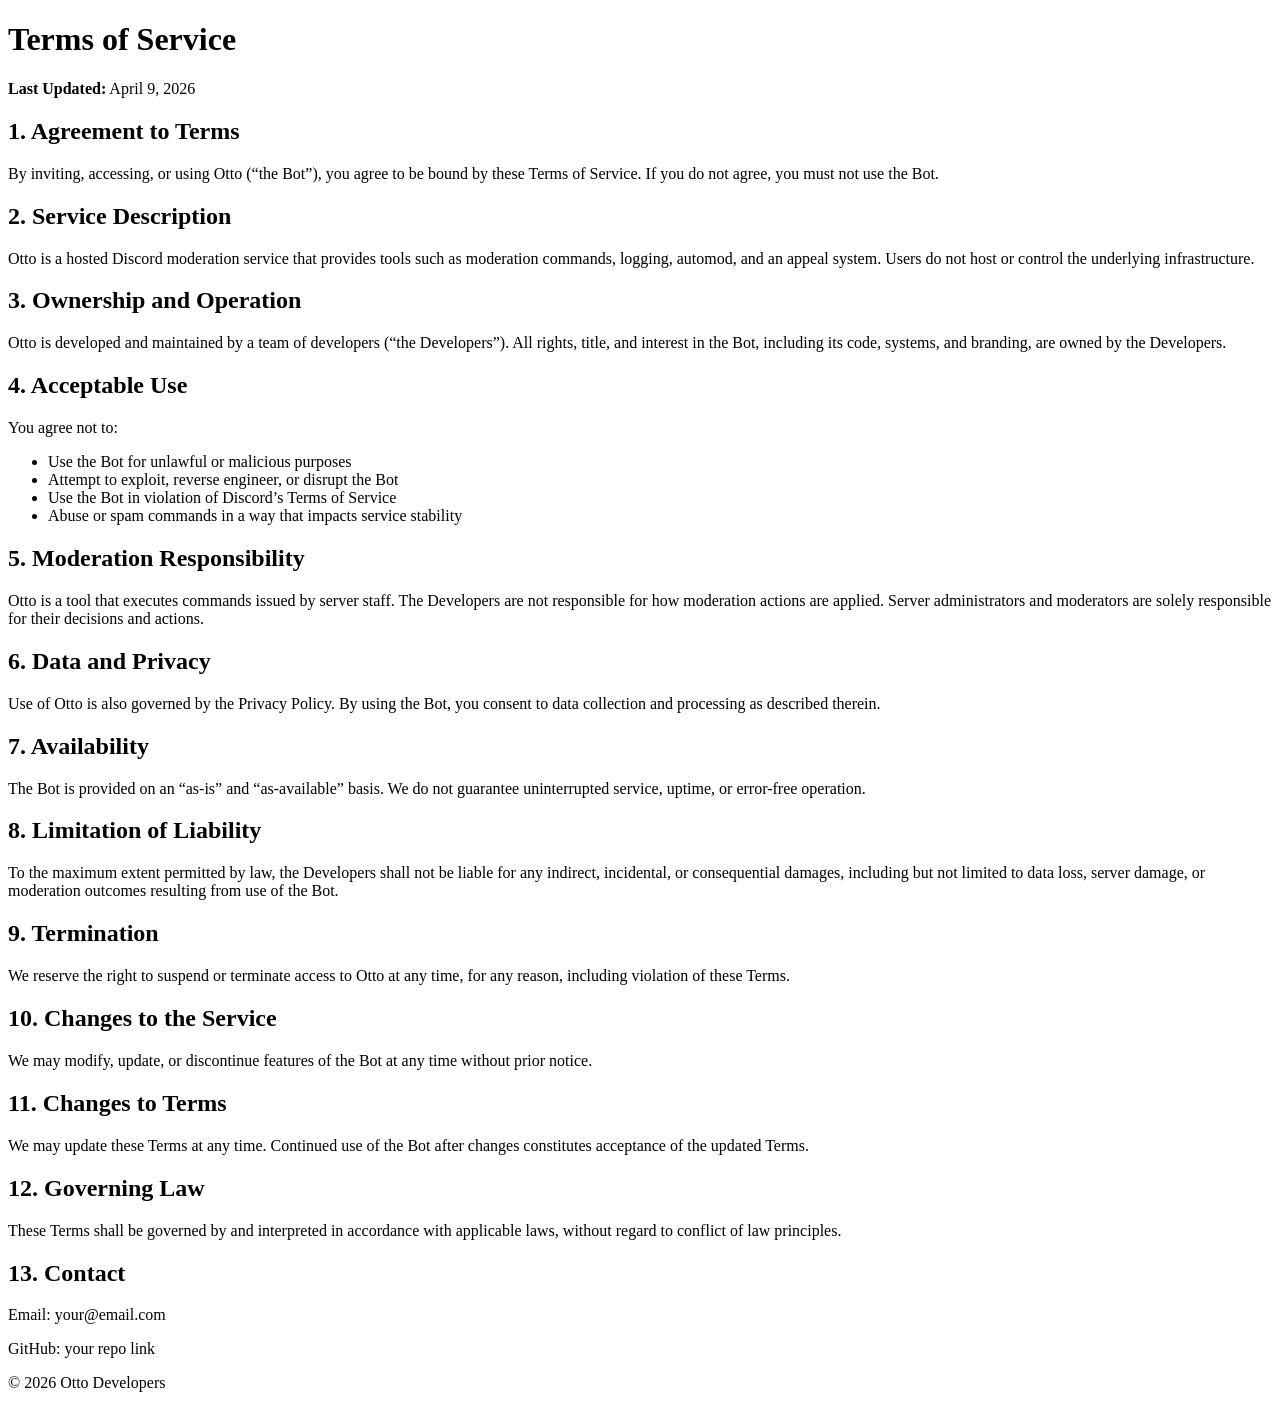
==== terms.html @ 7e67d3a1 "Create terms.html" ====
<!DOCTYPE html>
<html lang="en">
<head>
    <meta charset="UTF-8">
    <title>Terms of Service - Otto</title>
    <link rel="stylesheet" href="style.css">
</head>
<body>

<header>
    <h1>Terms of Service</h1>
</header>

<section>
    <p><strong>Last Updated:</strong> April 9, 2026</p>
</section>

<section>
    <h2>1. Agreement to Terms</h2>
    <p>By inviting, accessing, or using Otto (“the Bot”), you agree to be bound by these Terms of Service. If you do not agree, you must not use the Bot.</p>
</section>

<section>
    <h2>2. Service Description</h2>
    <p>Otto is a hosted Discord moderation service that provides tools such as moderation commands, logging, automod, and an appeal system. Users do not host or control the underlying infrastructure.</p>
</section>

<section>
    <h2>3. Ownership and Operation</h2>
    <p>Otto is developed and maintained by a team of developers (“the Developers”). All rights, title, and interest in the Bot, including its code, systems, and branding, are owned by the Developers.</p>
</section>

<section>
    <h2>4. Acceptable Use</h2>
    <p>You agree not to:</p>
    <ul>
        <li>Use the Bot for unlawful or malicious purposes</li>
        <li>Attempt to exploit, reverse engineer, or disrupt the Bot</li>
        <li>Use the Bot in violation of Discord’s Terms of Service</li>
        <li>Abuse or spam commands in a way that impacts service stability</li>
    </ul>
</section>

<section>
    <h2>5. Moderation Responsibility</h2>
    <p>Otto is a tool that executes commands issued by server staff. The Developers are not responsible for how moderation actions are applied. Server administrators and moderators are solely responsible for their decisions and actions.</p>
</section>

<section>
    <h2>6. Data and Privacy</h2>
    <p>Use of Otto is also governed by the Privacy Policy. By using the Bot, you consent to data collection and processing as described therein.</p>
</section>

<section>
    <h2>7. Availability</h2>
    <p>The Bot is provided on an “as-is” and “as-available” basis. We do not guarantee uninterrupted service, uptime, or error-free operation.</p>
</section>

<section>
    <h2>8. Limitation of Liability</h2>
    <p>To the maximum extent permitted by law, the Developers shall not be liable for any indirect, incidental, or consequential damages, including but not limited to data loss, server damage, or moderation outcomes resulting from use of the Bot.</p>
</section>

<section>
    <h2>9. Termination</h2>
    <p>We reserve the right to suspend or terminate access to Otto at any time, for any reason, including violation of these Terms.</p>
</section>

<section>
    <h2>10. Changes to the Service</h2>
    <p>We may modify, update, or discontinue features of the Bot at any time without prior notice.</p>
</section>

<section>
    <h2>11. Changes to Terms</h2>
    <p>We may update these Terms at any time. Continued use of the Bot after changes constitutes acceptance of the updated Terms.</p>
</section>

<section>
    <h2>12. Governing Law</h2>
    <p>These Terms shall be governed by and interpreted in accordance with applicable laws, without regard to conflict of law principles.</p>
</section>

<section>
    <h2>13. Contact</h2>
    <p>Email: your@email.com</p>
    <p>GitHub: your repo link</p>
</section>

<footer>
    <p>© 2026 Otto Developers</p>
</footer>

</body>
</html>
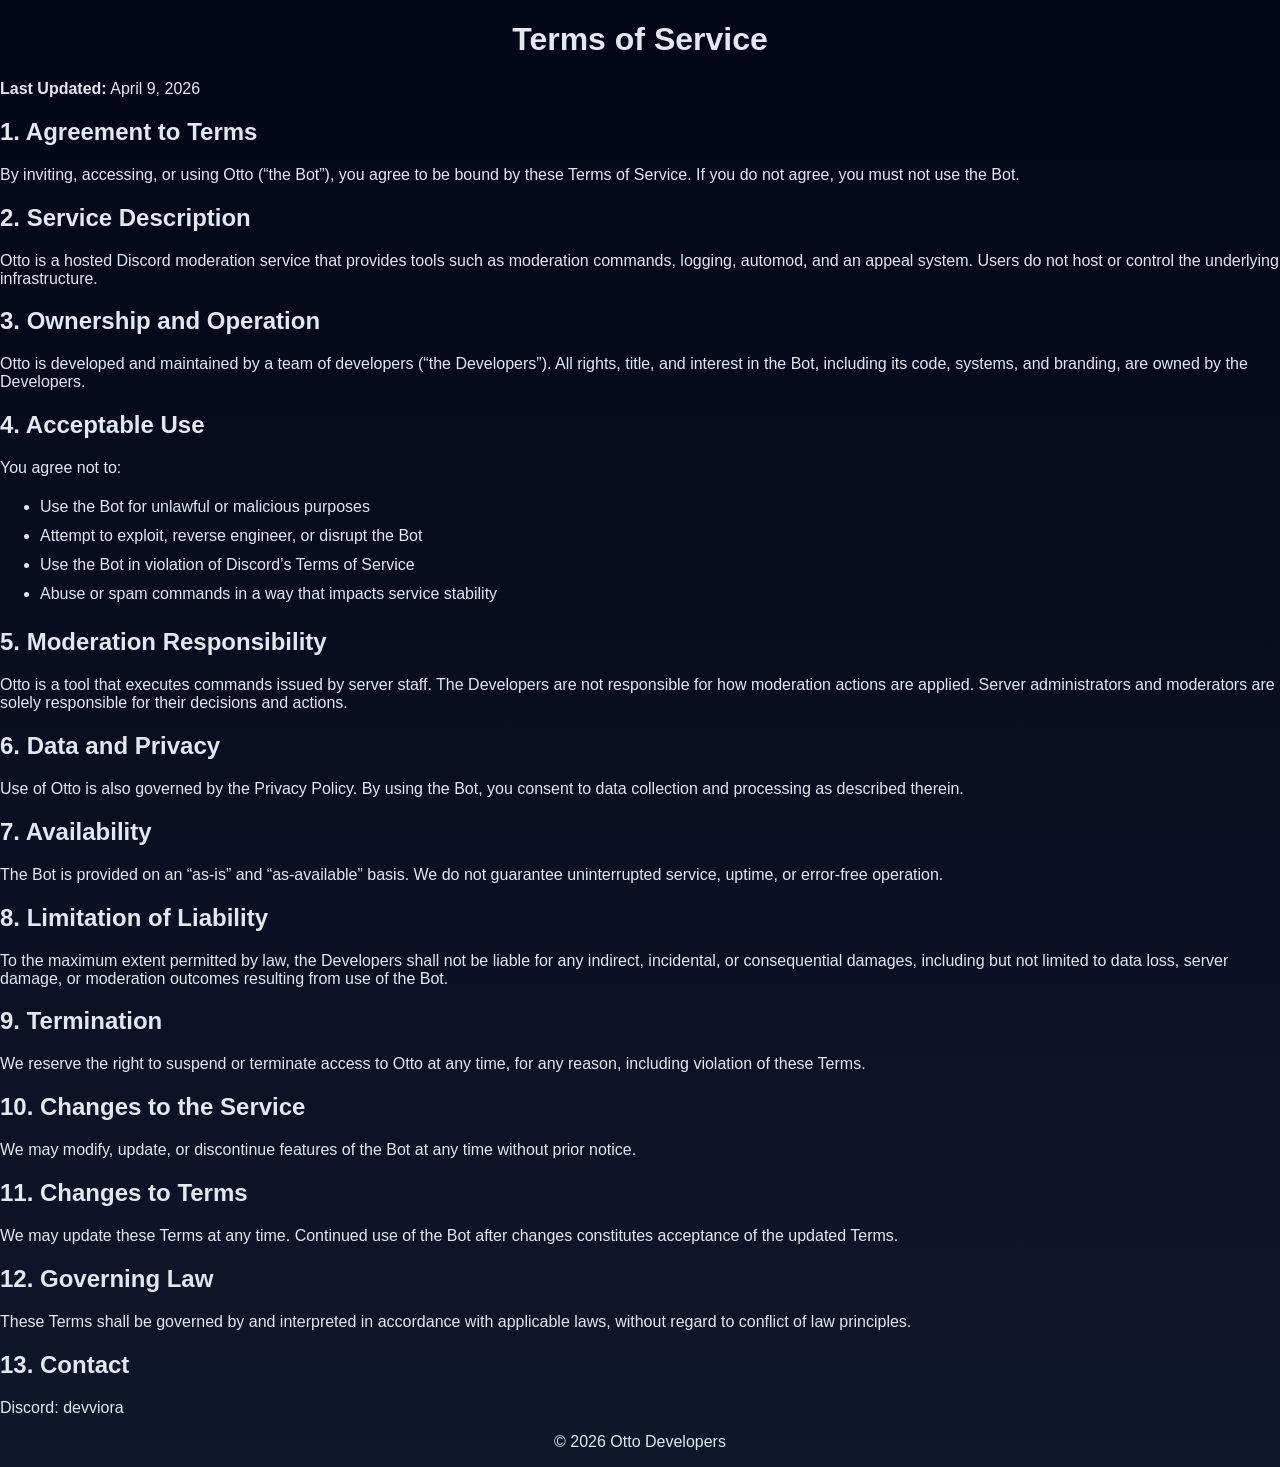
==== commit 4e1c57e4: "Replace email and GitHub with Discord contact Updated contact information to include Discord handle." ====
--- a/terms.html
+++ b/terms.html
@@ -83,8 +83,7 @@
 
 <section>
     <h2>13. Contact</h2>
-    <p>Email: your@email.com</p>
-    <p>GitHub: your repo link</p>
+    <p>Discord: devviora</p>
 </section>
 
 <footer>
--- a/style.css
+++ b/style.css
@@ -0,0 +1,127 @@
+/* Base */
+body {
+    margin: 0;
+    font-family: 'Segoe UI', sans-serif;
+    background: linear-gradient(to bottom, #020617, #0f172a);
+    color: #e2e8f0;
+    overflow-x: hidden;
+}
+
+/* Snow */
+.snow {
+    position: fixed;
+    width: 100%;
+    height: 100%;
+    z-index: 0;
+    pointer-events: none;
+}
+
+.snow span {
+    position: absolute;
+    width: 6px;
+    height: 6px;
+    background: white;
+    border-radius: 50%;
+    animation: fall linear infinite;
+}
+
+@keyframes fall {
+    0% {
+        transform: translateY(-10px);
+        opacity: 0;
+    }
+    10% { opacity: 1; }
+    100% {
+        transform: translateY(100vh);
+        opacity: 0;
+    }
+}
+
+/* Glass effect */
+.glass {
+    backdrop-filter: blur(12px);
+    background: rgba(15, 23, 42, 0.6);
+    border: 1px solid rgba(56, 189, 248, 0.1);
+    border-radius: 16px;
+    margin: 20px auto;
+    padding: 30px;
+    max-width: 1000px;
+    position: relative;
+    z-index: 1;
+}
+
+/* Header */
+header {
+    text-align: center;
+}
+
+nav {
+    margin-top: 10px;
+}
+
+nav a {
+    margin: 0 10px;
+    color: #38bdf8;
+    text-decoration: none;
+    font-weight: 500;
+}
+
+/* Hero */
+.hero {
+    text-align: center;
+    padding: 60px 20px;
+}
+
+.hero h2 {
+    font-size: 2.5em;
+    margin-bottom: 10px;
+}
+
+/* Buttons */
+.buttons {
+    margin-top: 20px;
+}
+
+.btn {
+    padding: 12px 24px;
+    border-radius: 10px;
+    text-decoration: none;
+    margin: 5px;
+    display: inline-block;
+    font-weight: bold;
+}
+
+.primary {
+    background: #38bdf8;
+    color: #020617;
+}
+
+.secondary {
+    border: 1px solid #38bdf8;
+    color: #38bdf8;
+}
+
+/* Grid */
+.grid {
+    display: grid;
+    grid-template-columns: repeat(auto-fit, minmax(250px, 1fr));
+    gap: 20px;
+}
+
+/* Cards */
+.card {
+    background: rgba(2, 6, 23, 0.6);
+    padding: 20px;
+    border-radius: 12px;
+    border: 1px solid rgba(56, 189, 248, 0.1);
+}
+
+/* Lists */
+ul, ol {
+    line-height: 1.8;
+}
+
+/* Footer */
+footer {
+    text-align: center;
+}
